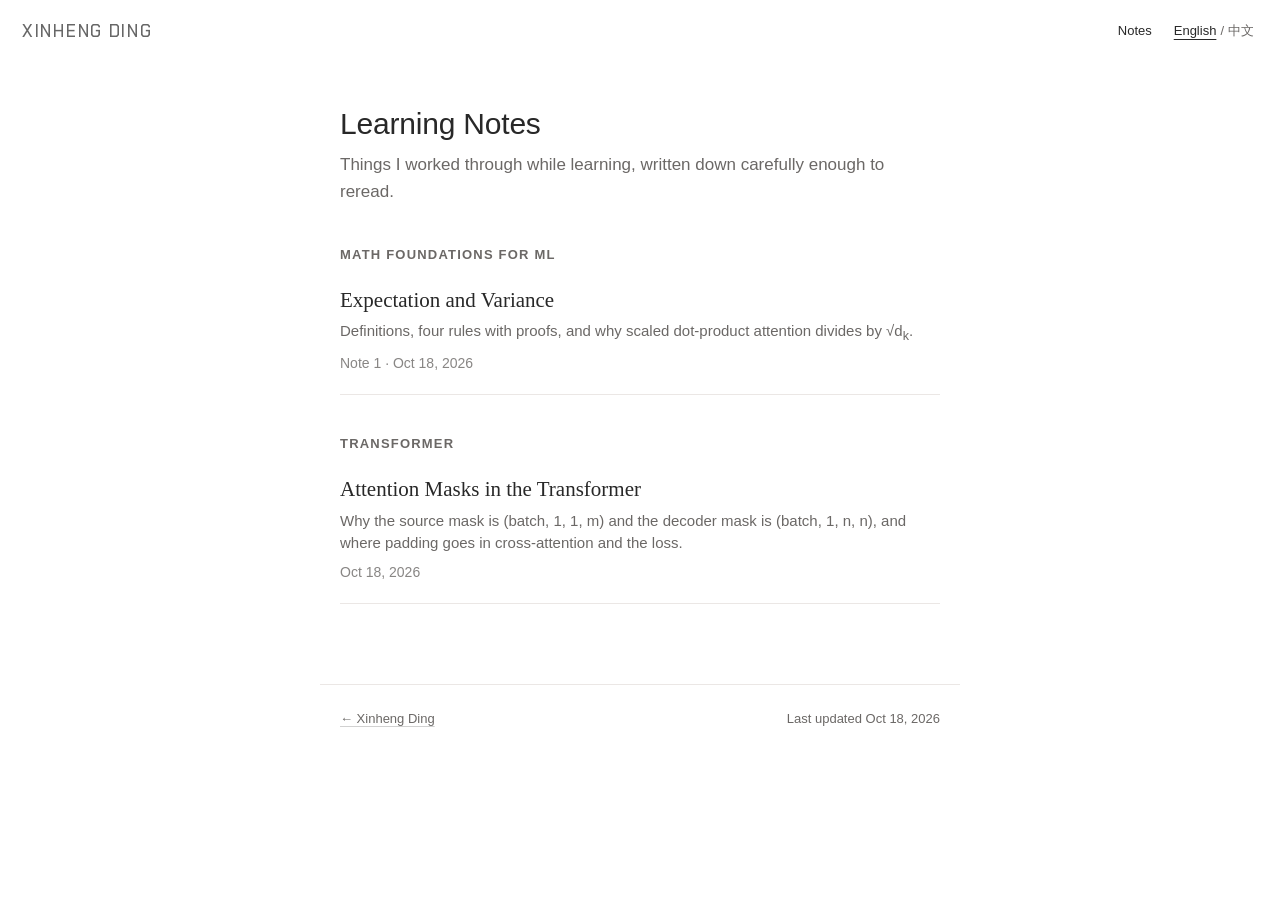
==== notes/index.html @ d254ee8a "Add Learning Notes section with expectation and variance note Adds a Notes tab to the homepage heade" ====
<!DOCTYPE HTML>
<html lang="en" data-title-zh="学习笔记 | 丁欣恒">
  <head>
    <meta http-equiv="Content-Type" content="text/html; charset=UTF-8">
    <title>Learning Notes | Xinheng Ding</title>
    <meta name="author" content="Xinheng Ding">
    <meta name="description" content="Learning notes by Xinheng Ding on the math and mechanics behind machine learning.">
    <meta name="viewport" content="width=device-width, initial-scale=1">
    <link rel="shortcut icon" href="../images/favicon/ash_logo.png?v=2" type="image/png" sizes="512x512">
    <link rel="preconnect" href="https://fonts.googleapis.com">
    <link rel="preconnect" href="https://fonts.gstatic.com" crossorigin>
    <link href="https://fonts.googleapis.com/css2?family=Chakra+Petch:wght@500&display=swap" rel="stylesheet">
    <link rel="stylesheet" href="notes.css">
  </head>

  <body>
    <header class="site">
      <a class="wordmark" href="../index.html">Xinheng Ding</a>
      <nav class="site-nav">
        <a href="index.html" aria-current="page">Notes</a>
        <span class="lang-switch" role="group" aria-label="Language"><button type="button" data-lang="en" aria-pressed="true">English</button>/<button type="button" data-lang="zh" aria-pressed="false">中文</button></span>
      </nav>
    </header>

    <main>
      <div class="en" lang="en">
        <h1 class="page-title">Learning Notes</h1>
        <p class="page-sub">Things I worked through while learning, written down carefully enough to reread.</p>

        <h2 class="topic" id="ml-math">Math Foundations for ML</h2>
        <a class="entry" href="ml-math/expectation-variance.html">
          <div class="t">Expectation and Variance</div>
          <div class="d">Definitions, four rules with proofs, and why scaled dot-product attention divides by √d<sub>k</sub>.</div>
          <div class="m">Note 1 · Oct 18, 2026</div>
        </a>

        <h2 class="topic" id="transformer">Transformer</h2>
        <a class="entry" href="attention-masks.html">
          <div class="t">Attention Masks in the Transformer</div>
          <div class="d">Why the source mask is (batch, 1, 1, m) and the decoder mask is (batch, 1, n, n), and where padding goes in cross-attention and the loss.</div>
          <div class="m">Oct 18, 2026</div>
        </a>
      </div>

      <div class="zh" lang="zh-CN">
        <h1 class="page-title">学习笔记</h1>
        <p class="page-sub">学习过程中想清楚的东西，写得足够细，方便以后回来重读。</p>

        <h2 class="topic">机器学习中的数学基础</h2>
        <a class="entry" href="ml-math/expectation-variance.html?lang=zh">
          <div class="t">期望与方差</div>
          <div class="d">定义、四条规则及其证明，以及 scaled dot-product attention 为什么要除以 √d<sub>k</sub>。</div>
          <div class="m">第 1 篇 · 2026 年 10 月 18 日</div>
        </a>

        <h2 class="topic">Transformer</h2>
        <a class="entry" href="attention-masks.html?lang=zh">
          <div class="t">Transformer 中的 Attention Mask</div>
          <div class="d">为什么源句 mask 是 (batch, 1, 1, m)、解码器 mask 是 (batch, 1, n, n)，以及 padding 在 cross-attention 和 loss 中如何处理。</div>
          <div class="m">2026 年 10 月 18 日</div>
        </a>
      </div>
    </main>

    <footer>
      <a href="../index.html">← Xinheng Ding</a>
      <span>Last updated Oct 18, 2026</span>
    </footer>

    <script>
      (function () {
        var titles = {en: document.title, zh: document.documentElement.getAttribute('data-title-zh') || document.title};
        var buttons = document.querySelectorAll('.lang-switch button');
        function setLang(lang) {
          document.body.classList.toggle('show-zh', lang === 'zh');
          document.documentElement.lang = lang === 'zh' ? 'zh-CN' : 'en';
          document.title = titles[lang];
          for (var k = 0; k < buttons.length; k++) {
            buttons[k].setAttribute('aria-pressed', String(buttons[k].getAttribute('data-lang') === lang));
          }
          try { localStorage.setItem('note-lang', lang); } catch (e) {}
        }
        var initial = 'en';
        var param = new URLSearchParams(location.search).get('lang');
        if (param === 'zh' || param === 'en') {
          initial = param;
        } else {
          try {
            var saved = localStorage.getItem('note-lang');
            if (saved === 'zh' || saved === 'en') initial = saved;
          } catch (e) {}
        }
        setLang(initial);
        for (var k = 0; k < buttons.length; k++) {
          buttons[k].addEventListener('click', function () { setLang(this.getAttribute('data-lang')); });
        }
      })();
    </script>
  </body>
</html>
---- notes/notes.css ----
/* Shared style for asherding.com/notes, following the Connectionism blog look. */
:root {
  --ink: #282828;
  --muted: #6b6866;
  --link: #676767;
  --code-ink: #504945;
  --code-bg: #f3f3f2;
  --inline-code: #ad2111;
  --rule: #ebe7e5;
  --serif: "Iowan Old Style", "Iowan Old Style BT", "Palatino Linotype", Palatino, Georgia, "Songti SC", "Noto Serif SC", "Source Han Serif SC", serif;
  --sans: -apple-system, BlinkMacSystemFont, "Segoe UI", Roboto, "Helvetica Neue", Arial, "PingFang SC", "Hiragino Sans GB", "Microsoft YaHei", sans-serif;
  --mono: "SF Mono", SFMono-Regular, ui-monospace, Menlo, Monaco, Consolas, "Liberation Mono", monospace;
}
* { box-sizing: border-box; }
html { -webkit-text-size-adjust: 100%; }
body {
  margin: 0; background: #fff; color: var(--ink);
  font-family: var(--serif); font-size: 17px; line-height: 1.6;
  -webkit-font-smoothing: antialiased;
}

header.site { display: flex; justify-content: space-between; align-items: center; padding: 18px 22px; gap: 12px; }
.wordmark {
  font-family: "Chakra Petch", var(--sans); font-weight: 500; font-size: 17px;
  letter-spacing: 1.7px; color: var(--link); text-decoration: none; text-transform: uppercase;
}
.wordmark:hover { color: var(--ink); }
.site-nav { font-family: var(--sans); font-size: 13px; color: var(--muted); display: flex; gap: 18px; align-items: center; }
.site-nav a { color: var(--muted); text-decoration: none; }
.site-nav a:hover, .site-nav a[aria-current="page"] { color: var(--ink); }
.lang-switch button { font: inherit; color: var(--muted); background: none; border: 0; padding: 2px 4px; cursor: pointer; }
.lang-switch button[aria-pressed="true"] { color: var(--ink); text-decoration: underline; text-underline-offset: 4px; }

main { max-width: 640px; margin: 0 auto; padding: 32px 20px 80px; }
.zh { display: none; }
body.show-zh .zh { display: block; }
body.show-zh .en { display: none; }

.series { font-family: var(--sans); font-size: 13px; color: var(--muted); margin: 0 0 10px; letter-spacing: 0.2px; }
.series a { color: var(--muted); }
h1 { font-size: 30px; line-height: 1.4; font-weight: 600; margin: 0 0 18px; letter-spacing: -0.2px; }
.byline { font-family: var(--sans); font-size: 15px; letter-spacing: 0.24px; margin: 0; }
.date { font-family: var(--sans); font-size: 15px; color: var(--muted); margin: 6px 0 40px; }
h2 { font-size: 23.2px; line-height: 1.4; font-weight: 600; margin: 56px 0 14px; }
h3 { font-size: 19px; line-height: 1.4; font-weight: 400; font-style: italic; margin: 34px 0 8px; }
p { margin: 0 0 20px; }
ul, ol { margin: 0 0 20px; padding-left: 26px; }
li { margin: 6px 0; }
li > ul { margin: 6px 0 0; }
a { color: var(--link); text-decoration: underline; text-decoration-color: rgba(103,103,103,0.3); text-underline-offset: 3px; }
a:hover { color: var(--ink); text-decoration-color: var(--ink); }
strong, b { font-weight: 700; }
code { font-family: var(--mono); font-size: 0.86em; color: var(--inline-code); padding: 0 2px; }

.code { margin: 8px 0 28px; background: var(--code-bg); border-radius: 7px; }
.code-lang { font-family: var(--sans); font-size: 13px; color: var(--muted); padding: 14px 18px 0; }
.code pre { margin: 0; padding: 10px 18px 18px; overflow-x: auto; }
.code pre code { color: var(--code-ink); font-size: 13.5px; line-height: 1.6; padding: 0; }
.tk-num { color: #cb071d; }
.tk-str { color: #7eac21; }
.tk-kw { color: #0277aa; }
.tk-fn { color: #504945; font-weight: 600; }
.tk-com { color: #8a8784; font-style: italic; }

figure { margin: 36px 0; }
figure svg { display: block; width: 100%; height: auto; }
figcaption { font-family: var(--sans); font-size: 13px; line-height: 1.45; color: var(--muted); margin-top: 14px; }
figcaption b { font-weight: 700; }

/* A stated result: rule on the left, like a theorem box without the box. */
.result { border-left: 2px solid var(--ink); padding: 2px 0 2px 20px; margin: 18px 0 22px; }
.result p { margin: 0 0 6px; }
.result p:last-child { margin: 0; }
.result .label { font-family: var(--sans); font-size: 13px; color: var(--muted); }
.proof { font-size: 16px; color: #3c3836; }
.proof .qed { float: right; color: var(--muted); }
.aside { font-family: var(--sans); font-size: 14px; line-height: 1.55; color: var(--muted); border-top: 1px solid var(--rule); border-bottom: 1px solid var(--rule); padding: 12px 0; margin: 8px 0 24px; }
.aside p { margin: 0; }

blockquote.source { margin: 8px 0 24px; padding: 0 20px; font-style: italic; color: #504945; font-size: 16.8px; }
blockquote.source cite { display: block; font-style: normal; font-family: var(--sans); font-size: 13px; color: var(--muted); margin-top: 6px; }

.katex-display { margin: 14px 0 20px; overflow-x: auto; overflow-y: hidden; padding: 2px 0; }
.katex { font-size: 1.05em; }

table.summary { width: 100%; border-collapse: collapse; font-family: var(--sans); font-size: 14px; line-height: 1.5; margin: 8px 0 28px; }
table.summary th, table.summary td { text-align: left; vertical-align: top; padding: 10px 10px 10px 0; border-bottom: 1px solid var(--rule); }
table.summary th { font-weight: 600; color: var(--muted); font-size: 13px; }
table.summary .katex { font-size: 1em; }
.table-scroll { overflow-x: auto; }

details { margin: 8px 0 28px; }
summary { font-family: var(--sans); font-size: 15px; cursor: pointer; color: var(--link); margin-bottom: 12px; }
.source-note { font-family: var(--sans); font-size: 13px; color: var(--muted); }

/* Notes index */
.page-title { font-size: 30px; font-weight: 400; color: var(--ink); margin: 8px 0 6px; font-family: var(--sans); letter-spacing: -0.2px; }
.page-sub { font-family: var(--sans); font-size: 17px; color: var(--muted); margin: 0 0 40px; }
.topic { font-family: var(--sans); font-size: 13px; letter-spacing: 1.2px; text-transform: uppercase; color: var(--muted); margin: 40px 0 4px; }
.entry { display: block; padding: 18px 0 20px; border-bottom: 1px solid var(--rule); text-decoration: none; }
.entry .t { font-family: var(--serif); font-size: 21px; color: var(--ink); line-height: 1.35; }
.entry:hover .t { text-decoration: underline; text-decoration-color: rgba(40,40,40,0.35); text-underline-offset: 4px; }
.entry .d { font-family: var(--sans); font-size: 15px; color: var(--muted); margin-top: 6px; line-height: 1.5; }
.entry .m { font-family: var(--sans); font-size: 14px; color: var(--muted); margin-top: 6px; opacity: 0.8; }

footer { max-width: 640px; margin: 0 auto; padding: 24px 20px 48px; border-top: 1px solid var(--rule);
  font-family: var(--sans); font-size: 13px; color: var(--muted); display: flex; justify-content: space-between; gap: 12px; flex-wrap: wrap; }
footer a { color: var(--muted); }
@media (max-width: 560px) {
  h1, .page-title { font-size: 26px; }
  main { padding-top: 16px; }
  header.site { padding: 14px 16px; }
  main, footer { padding-left: 16px; padding-right: 16px; }
  .site-nav { gap: 12px; }
}
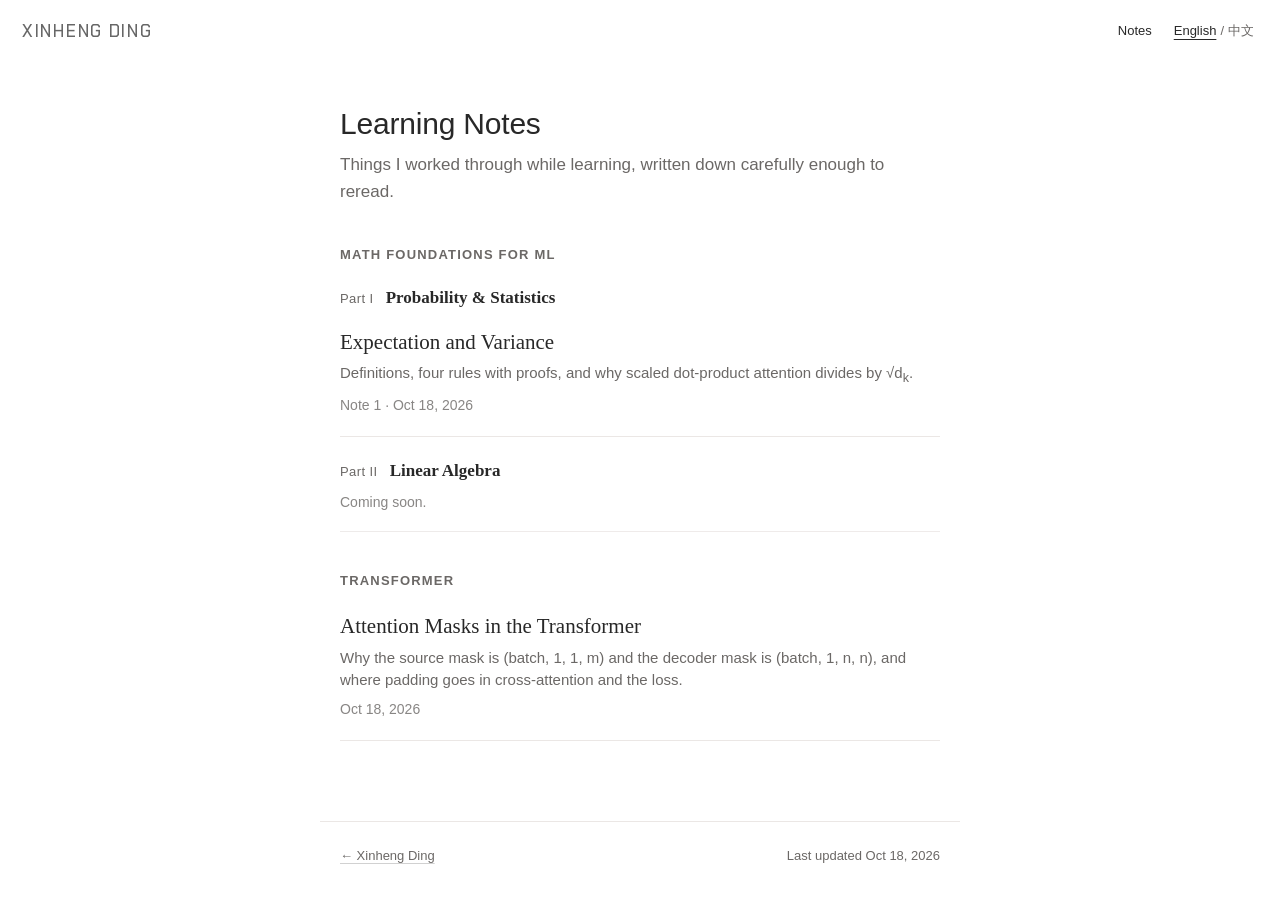
==== commit 6bb31b4d: "Split Math Foundations for ML notes into parts The notes index now groups Math Foundations for ML in" ====
--- a/notes/index.html
+++ b/notes/index.html
@@ -28,11 +28,14 @@
         <p class="page-sub">Things I worked through while learning, written down carefully enough to reread.</p>
 
         <h2 class="topic" id="ml-math">Math Foundations for ML</h2>
-        <a class="entry" href="ml-math/expectation-variance.html">
+        <h3 class="part" id="ml-math-probability"><span class="part-no">Part I</span> Probability &amp; Statistics</h3>
+        <a class="entry" href="ml-math/probability/expectation-variance.html">
           <div class="t">Expectation and Variance</div>
           <div class="d">Definitions, four rules with proofs, and why scaled dot-product attention divides by √d<sub>k</sub>.</div>
           <div class="m">Note 1 · Oct 18, 2026</div>
         </a>
+        <h3 class="part" id="ml-math-linear-algebra"><span class="part-no">Part II</span> Linear Algebra</h3>
+        <p class="part-empty">Coming soon.</p>
 
         <h2 class="topic" id="transformer">Transformer</h2>
         <a class="entry" href="attention-masks.html">
@@ -47,11 +50,14 @@
         <p class="page-sub">学习过程中想清楚的东西，写得足够细，方便以后回来重读。</p>
 
         <h2 class="topic">机器学习中的数学基础</h2>
-        <a class="entry" href="ml-math/expectation-variance.html?lang=zh">
+        <h3 class="part"><span class="part-no">第一部分</span> 概率论与统计</h3>
+        <a class="entry" href="ml-math/probability/expectation-variance.html?lang=zh">
           <div class="t">期望与方差</div>
           <div class="d">定义、四条规则及其证明，以及 scaled dot-product attention 为什么要除以 √d<sub>k</sub>。</div>
           <div class="m">第 1 篇 · 2026 年 10 月 18 日</div>
         </a>
+        <h3 class="part"><span class="part-no">第二部分</span> 线性代数</h3>
+        <p class="part-empty">即将更新。</p>
 
         <h2 class="topic">Transformer</h2>
         <a class="entry" href="attention-masks.html?lang=zh">
--- a/notes/notes.css
+++ b/notes/notes.css
@@ -97,6 +97,9 @@
 .page-title { font-size: 30px; font-weight: 400; color: var(--ink); margin: 8px 0 6px; font-family: var(--sans); letter-spacing: -0.2px; }
 .page-sub { font-family: var(--sans); font-size: 17px; color: var(--muted); margin: 0 0 40px; }
 .topic { font-family: var(--sans); font-size: 13px; letter-spacing: 1.2px; text-transform: uppercase; color: var(--muted); margin: 40px 0 4px; }
+.part { font-family: var(--serif); font-style: normal; font-size: 17px; font-weight: 600; color: var(--ink); margin: 22px 0 0; }
+.part-no { font-family: var(--sans); font-weight: 400; font-size: 13px; color: var(--muted); letter-spacing: 0.4px; margin-right: 8px; }
+.part-empty { font-family: var(--sans); font-size: 14px; color: var(--muted); opacity: 0.8; margin: 8px 0 0; padding-bottom: 18px; border-bottom: 1px solid var(--rule); }
 .entry { display: block; padding: 18px 0 20px; border-bottom: 1px solid var(--rule); text-decoration: none; }
 .entry .t { font-family: var(--serif); font-size: 21px; color: var(--ink); line-height: 1.35; }
 .entry:hover .t { text-decoration: underline; text-decoration-color: rgba(40,40,40,0.35); text-underline-offset: 4px; }
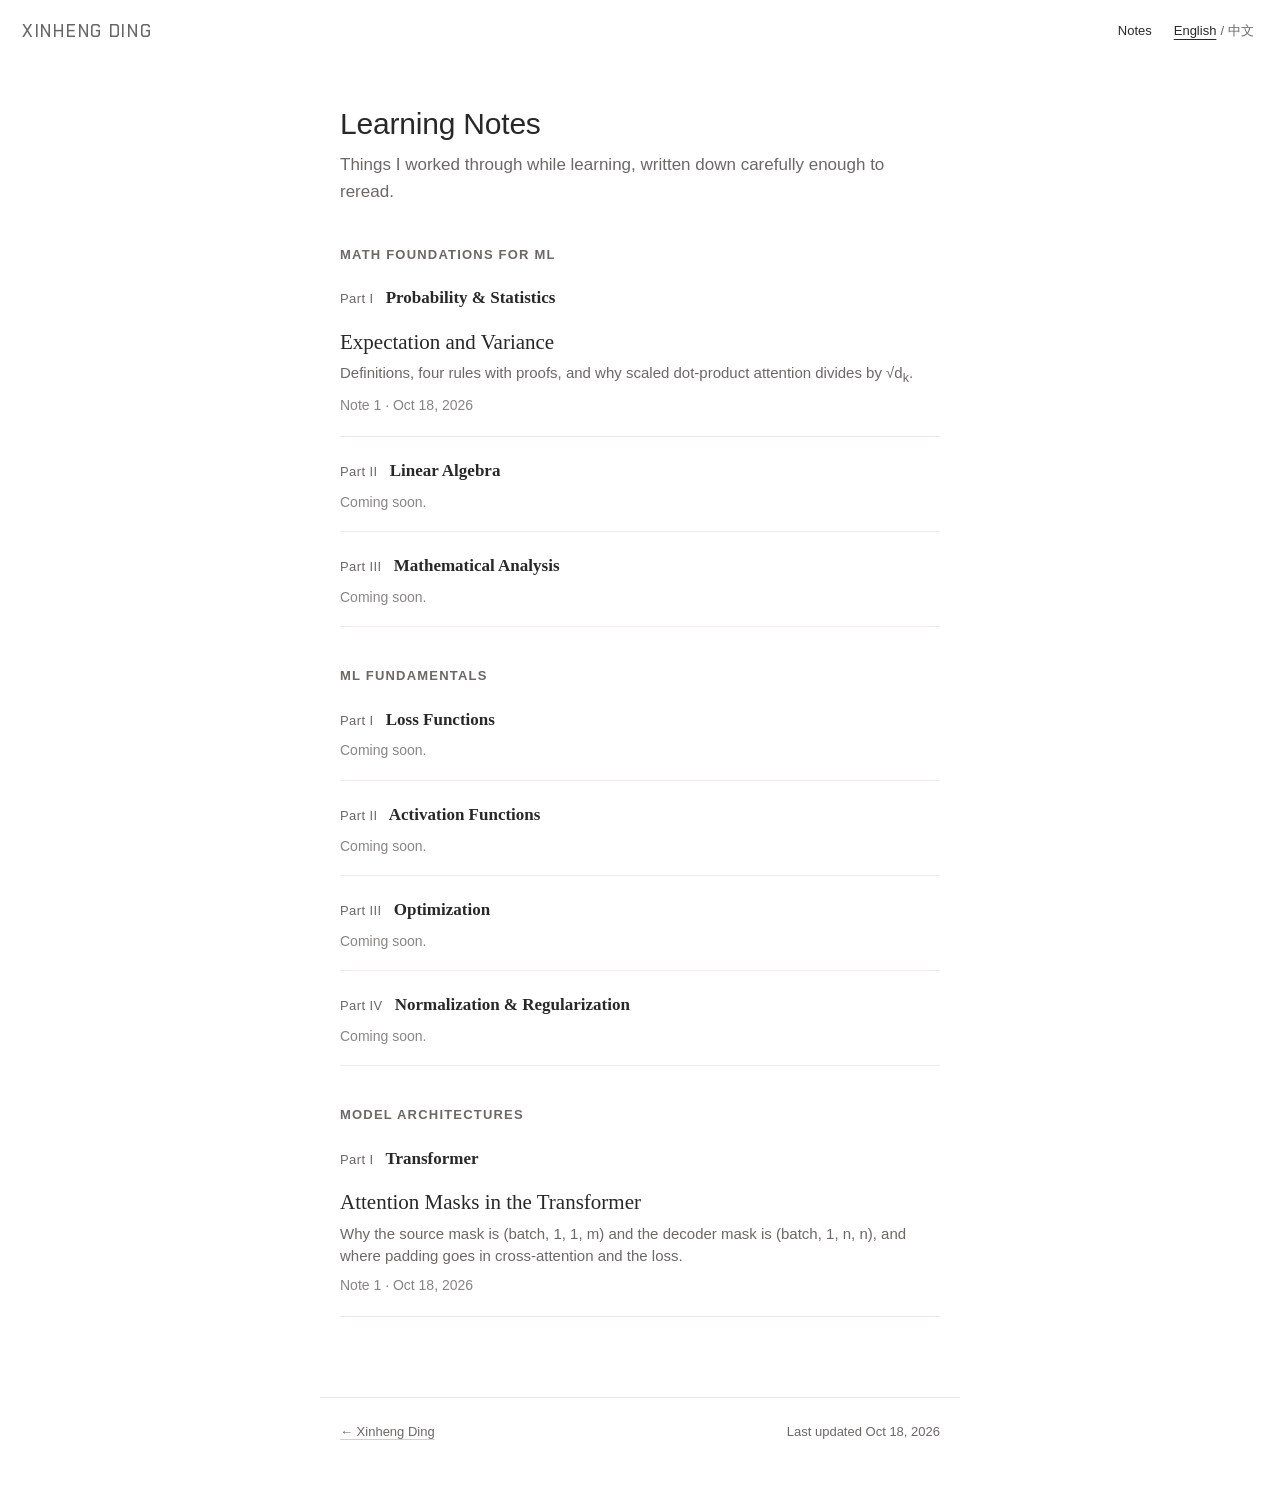
==== commit 8278c301: "Organize notes into three sections with parts Notes now have Math Foundations for ML (Probability & " ====
--- a/notes/index.html
+++ b/notes/index.html
@@ -36,12 +36,25 @@
         </a>
         <h3 class="part" id="ml-math-linear-algebra"><span class="part-no">Part II</span> Linear Algebra</h3>
         <p class="part-empty">Coming soon.</p>
+        <h3 class="part" id="ml-math-analysis"><span class="part-no">Part III</span> Mathematical Analysis</h3>
+        <p class="part-empty">Coming soon.</p>
 
-        <h2 class="topic" id="transformer">Transformer</h2>
-        <a class="entry" href="attention-masks.html">
+        <h2 class="topic" id="ml-fundamentals">ML Fundamentals</h2>
+        <h3 class="part" id="ml-fundamentals-losses"><span class="part-no">Part I</span> Loss Functions</h3>
+        <p class="part-empty">Coming soon.</p>
+        <h3 class="part" id="ml-fundamentals-activations"><span class="part-no">Part II</span> Activation Functions</h3>
+        <p class="part-empty">Coming soon.</p>
+        <h3 class="part" id="ml-fundamentals-optimization"><span class="part-no">Part III</span> Optimization</h3>
+        <p class="part-empty">Coming soon.</p>
+        <h3 class="part" id="ml-fundamentals-normalization"><span class="part-no">Part IV</span> Normalization &amp; Regularization</h3>
+        <p class="part-empty">Coming soon.</p>
+
+        <h2 class="topic" id="architectures">Model Architectures</h2>
+        <h3 class="part" id="architectures-transformer"><span class="part-no">Part I</span> Transformer</h3>
+        <a class="entry" href="architectures/transformer/attention-masks.html">
           <div class="t">Attention Masks in the Transformer</div>
           <div class="d">Why the source mask is (batch, 1, 1, m) and the decoder mask is (batch, 1, n, n), and where padding goes in cross-attention and the loss.</div>
-          <div class="m">Oct 18, 2026</div>
+          <div class="m">Note 1 · Oct 18, 2026</div>
         </a>
       </div>
 
@@ -58,12 +71,25 @@
         </a>
         <h3 class="part"><span class="part-no">第二部分</span> 线性代数</h3>
         <p class="part-empty">即将更新。</p>
+        <h3 class="part"><span class="part-no">第三部分</span> 数学分析</h3>
+        <p class="part-empty">即将更新。</p>
 
-        <h2 class="topic">Transformer</h2>
-        <a class="entry" href="attention-masks.html?lang=zh">
+        <h2 class="topic">机器学习基础</h2>
+        <h3 class="part"><span class="part-no">第一部分</span> 损失函数</h3>
+        <p class="part-empty">即将更新。</p>
+        <h3 class="part"><span class="part-no">第二部分</span> 激活函数</h3>
+        <p class="part-empty">即将更新。</p>
+        <h3 class="part"><span class="part-no">第三部分</span> 优化</h3>
+        <p class="part-empty">即将更新。</p>
+        <h3 class="part"><span class="part-no">第四部分</span> 归一化与正则化</h3>
+        <p class="part-empty">即将更新。</p>
+
+        <h2 class="topic">模型架构</h2>
+        <h3 class="part"><span class="part-no">第一部分</span> Transformer</h3>
+        <a class="entry" href="architectures/transformer/attention-masks.html?lang=zh">
           <div class="t">Transformer 中的 Attention Mask</div>
           <div class="d">为什么源句 mask 是 (batch, 1, 1, m)、解码器 mask 是 (batch, 1, n, n)，以及 padding 在 cross-attention 和 loss 中如何处理。</div>
-          <div class="m">2026 年 10 月 18 日</div>
+          <div class="m">第 1 篇 · 2026 年 10 月 18 日</div>
         </a>
       </div>
     </main>
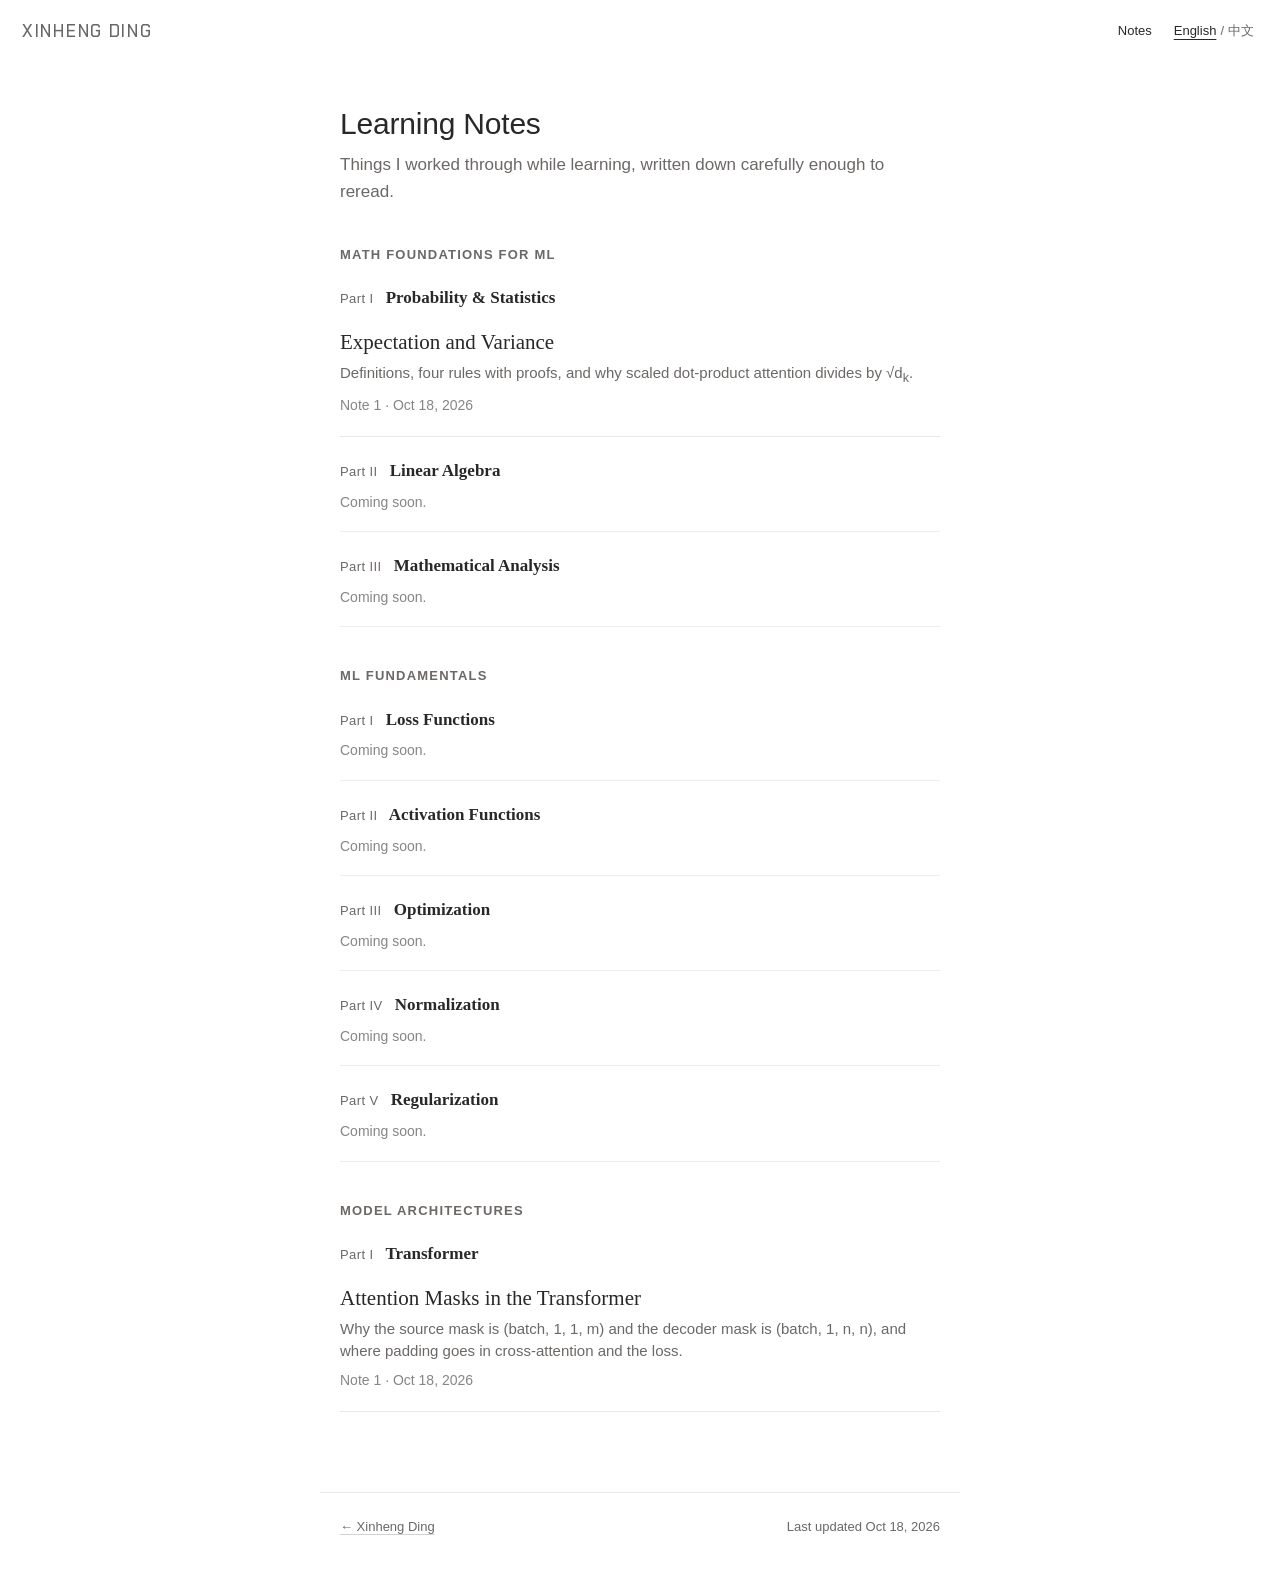
==== commit 9cd5b629: "Split Normalization and Regularization into separate note parts ML Fundamentals now has Part IV Norm" ====
--- a/notes/index.html
+++ b/notes/index.html
@@ -46,7 +46,9 @@
         <p class="part-empty">Coming soon.</p>
         <h3 class="part" id="ml-fundamentals-optimization"><span class="part-no">Part III</span> Optimization</h3>
         <p class="part-empty">Coming soon.</p>
-        <h3 class="part" id="ml-fundamentals-normalization"><span class="part-no">Part IV</span> Normalization &amp; Regularization</h3>
+        <h3 class="part" id="ml-fundamentals-normalization"><span class="part-no">Part IV</span> Normalization</h3>
+        <p class="part-empty">Coming soon.</p>
+        <h3 class="part" id="ml-fundamentals-regularization"><span class="part-no">Part V</span> Regularization</h3>
         <p class="part-empty">Coming soon.</p>
 
         <h2 class="topic" id="architectures">Model Architectures</h2>
@@ -81,7 +83,9 @@
         <p class="part-empty">即将更新。</p>
         <h3 class="part"><span class="part-no">第三部分</span> 优化</h3>
         <p class="part-empty">即将更新。</p>
-        <h3 class="part"><span class="part-no">第四部分</span> 归一化与正则化</h3>
+        <h3 class="part"><span class="part-no">第四部分</span> 归一化</h3>
+        <p class="part-empty">即将更新。</p>
+        <h3 class="part"><span class="part-no">第五部分</span> 正则化</h3>
         <p class="part-empty">即将更新。</p>
 
         <h2 class="topic">模型架构</h2>
